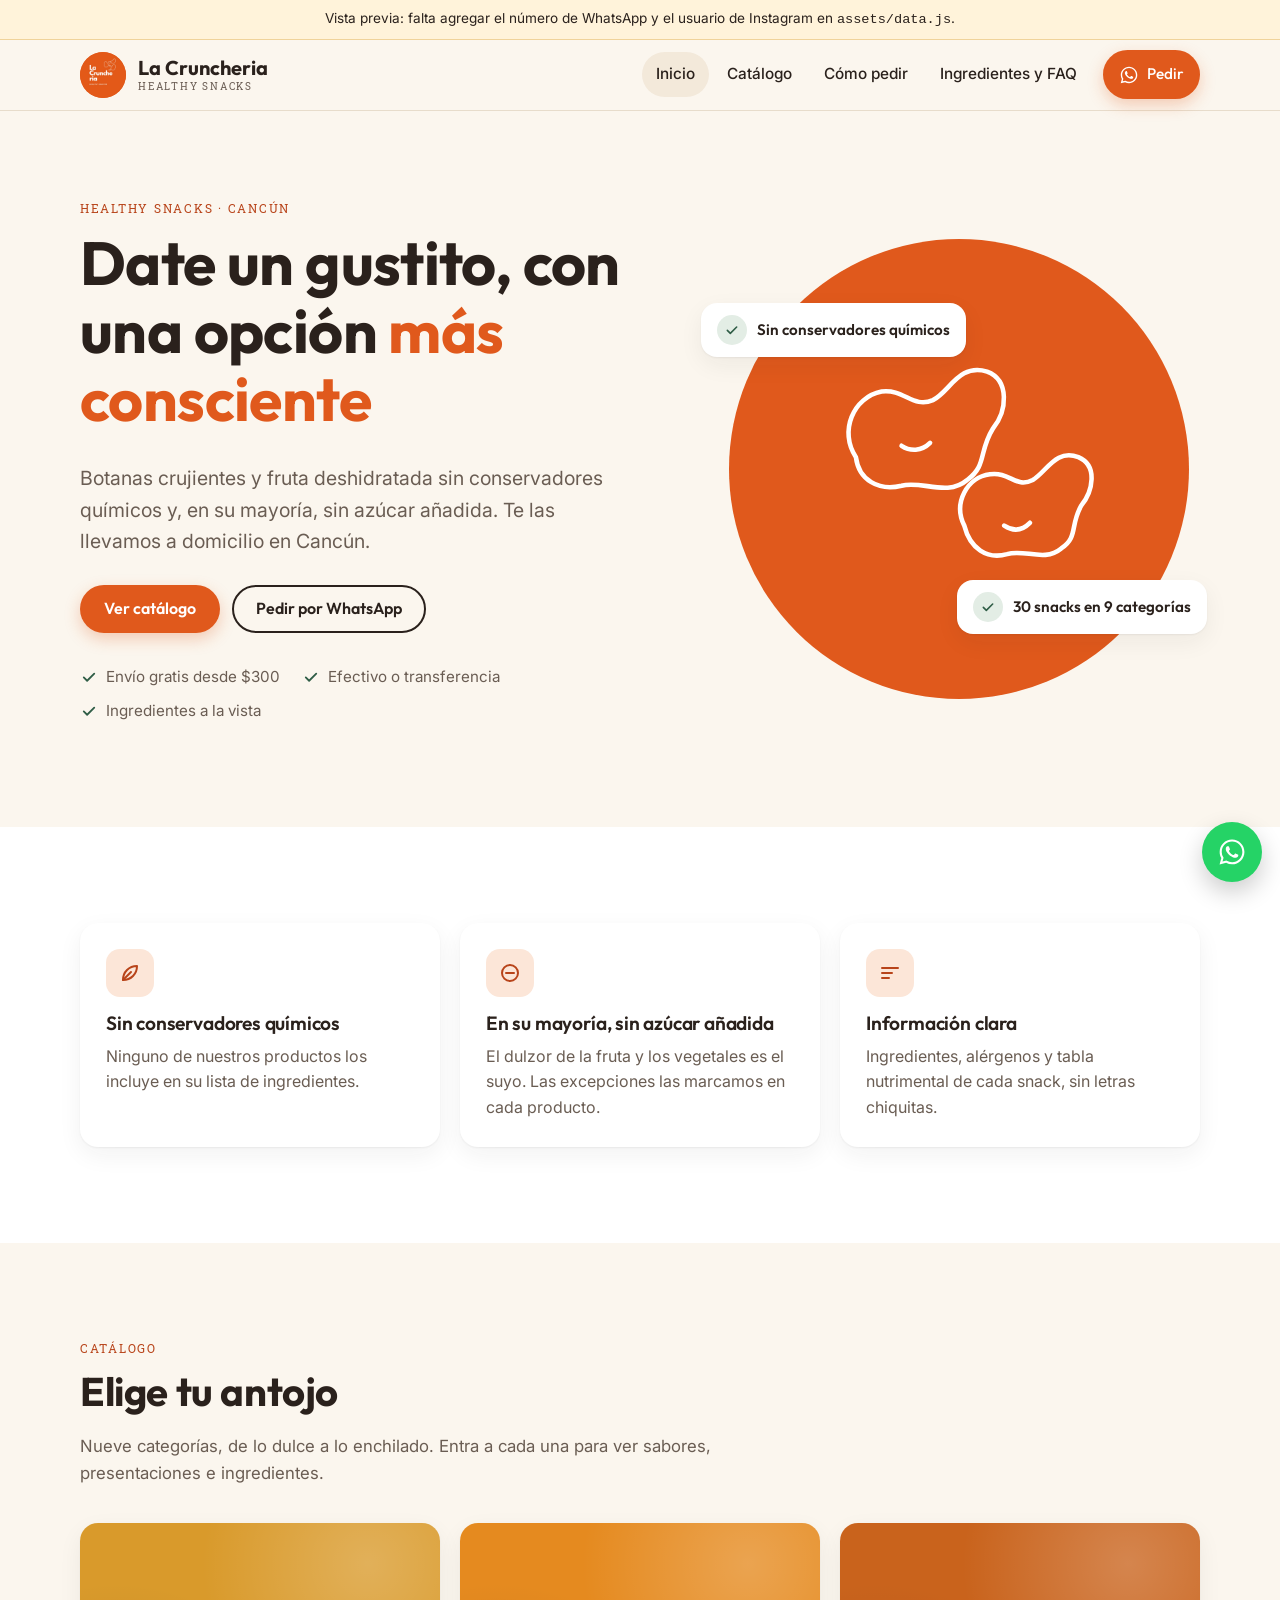
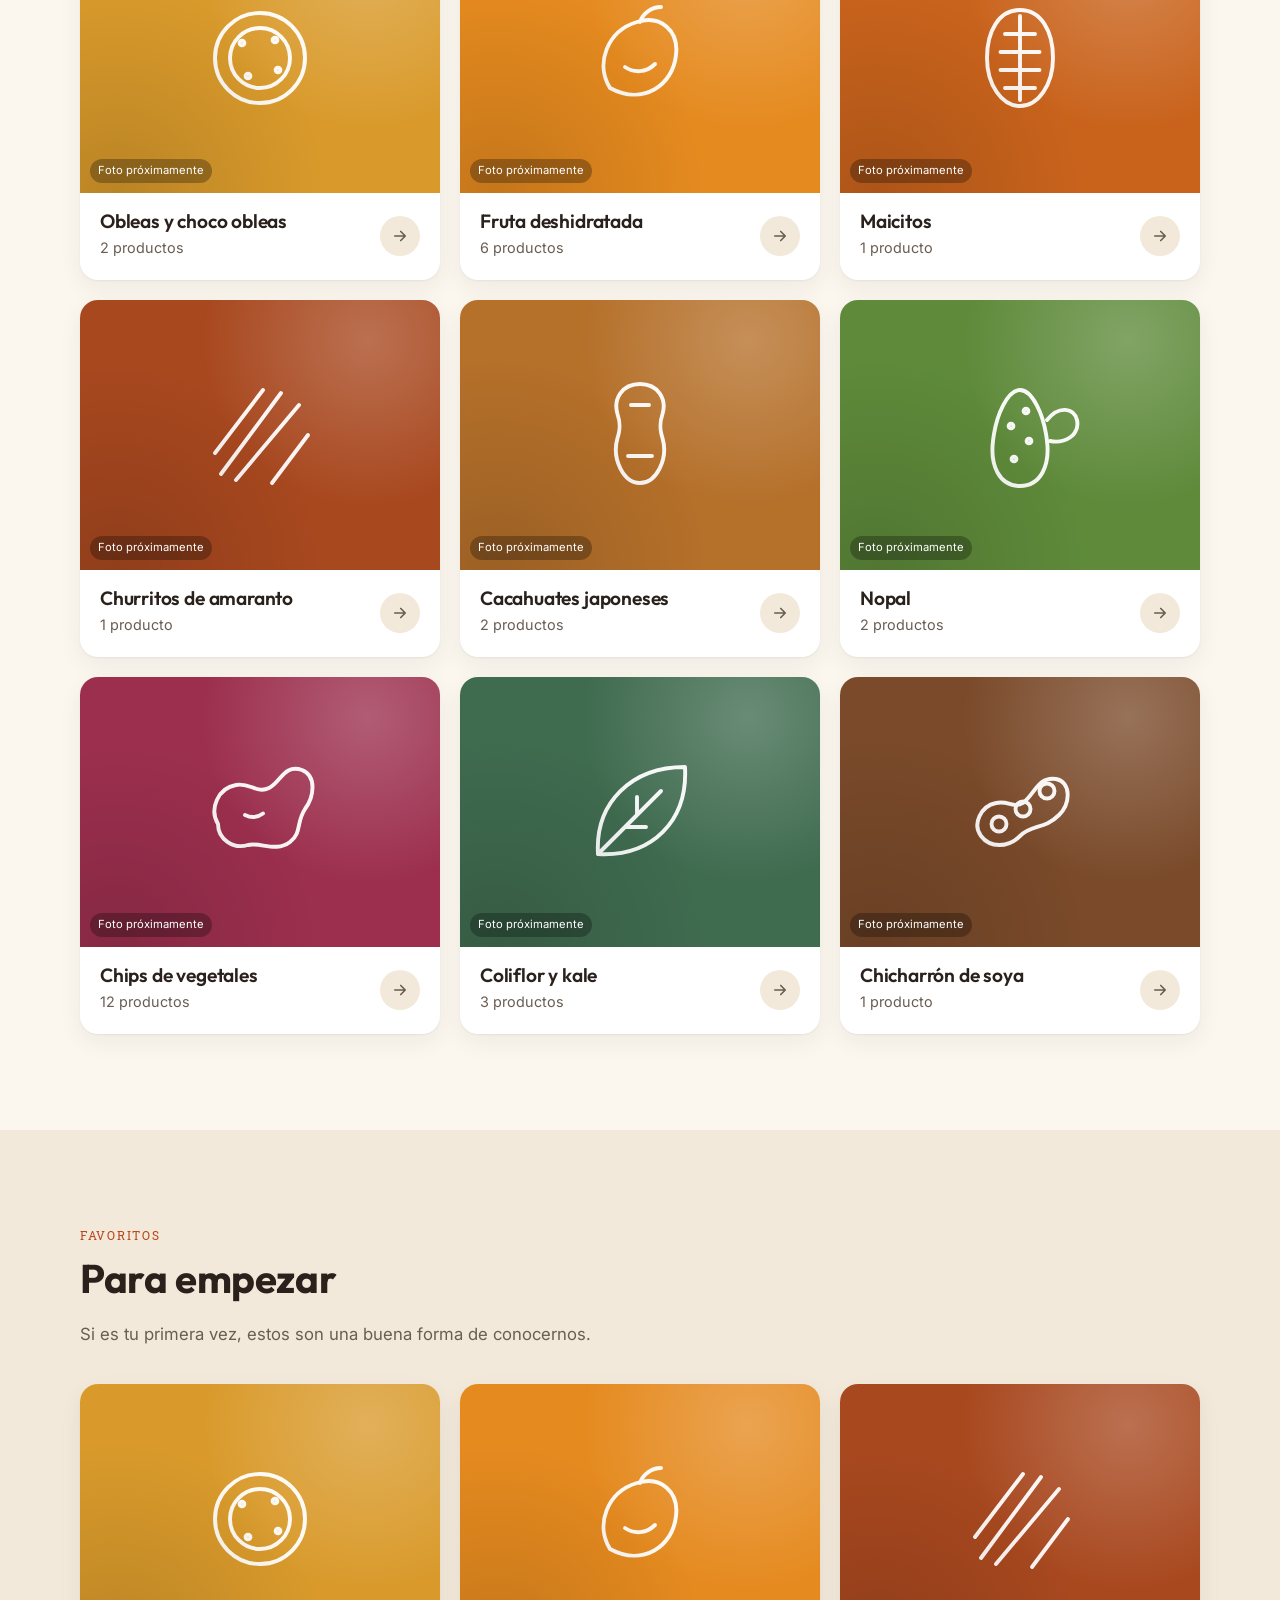
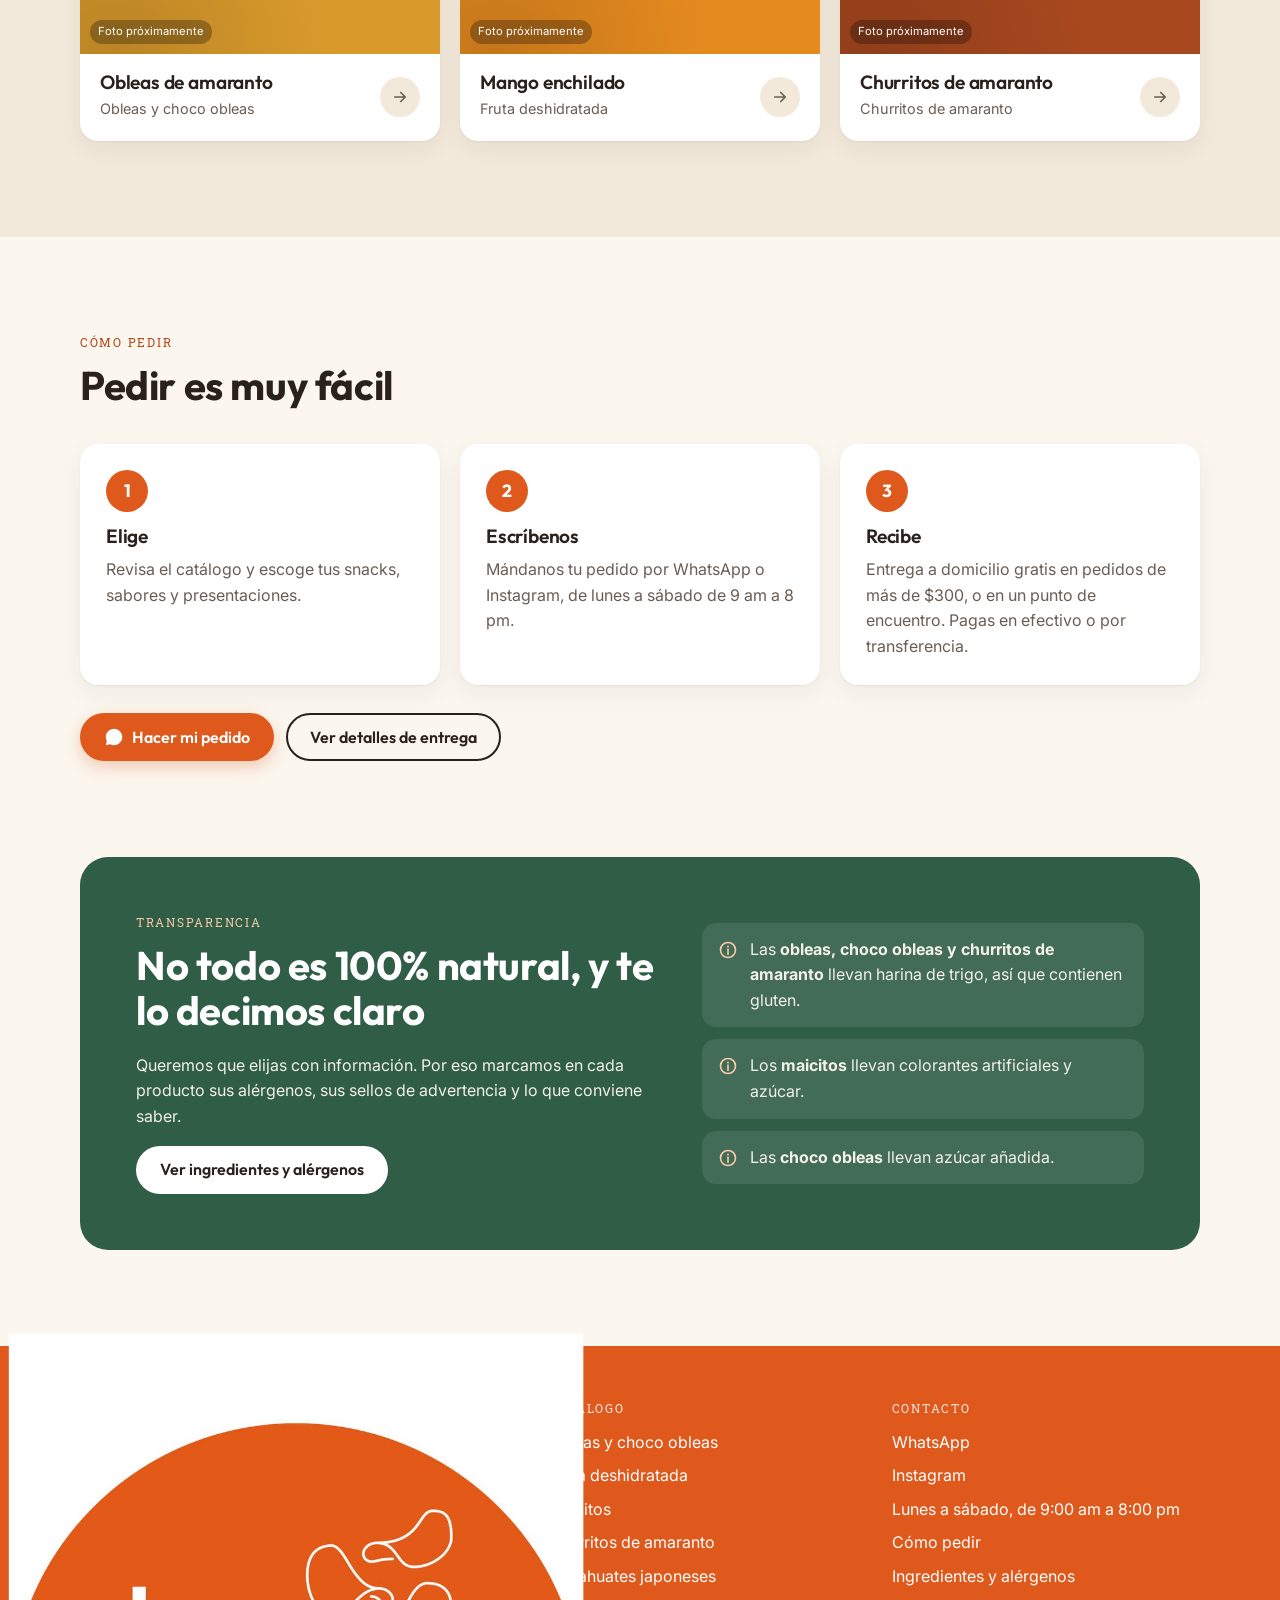
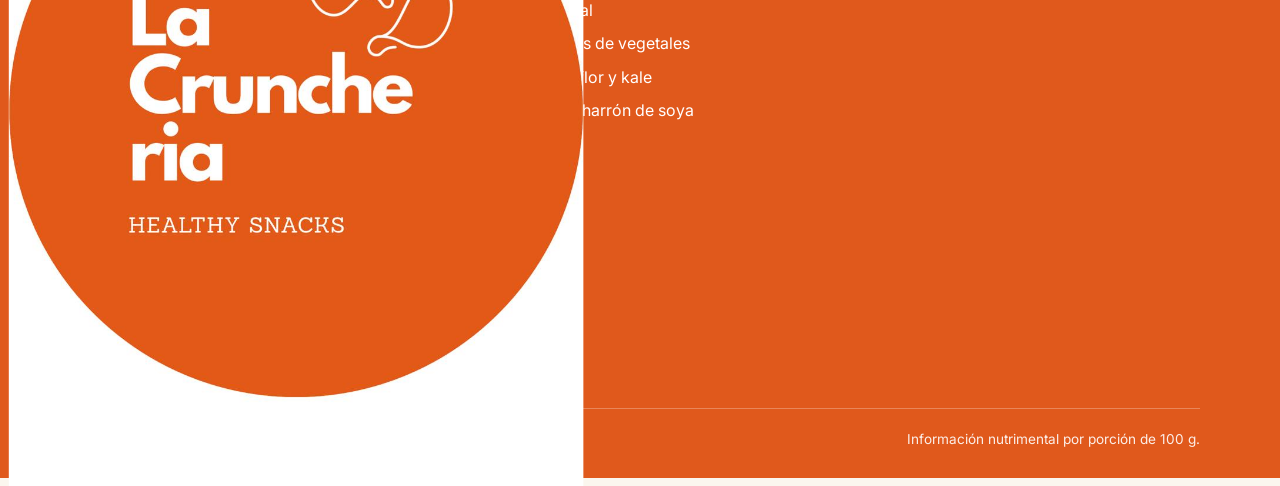
==== index.html @ db67b434 "Sitio inicial de La Cruncheria" ====
<!doctype html>
<html lang="es-MX">
<head>
  <meta charset="utf-8">
  <meta name="viewport" content="width=device-width, initial-scale=1">
  <title>La Cruncheria · Healthy snacks en Cancún</title>
  <meta name="description" content="Snacks para darte un gustito con una opción más consciente: fruta deshidratada, chips de vegetales, nopal, amaranto y más. Entrega en Cancún.">
  <meta name="theme-color" content="#E0591C">
  <link rel="icon" href="assets/logo.jpg">
  <link rel="preconnect" href="https://fonts.googleapis.com">
  <link rel="preconnect" href="https://fonts.gstatic.com" crossorigin>
  <link href="https://fonts.googleapis.com/css2?family=Inter:wght@400;500;600&family=Outfit:wght@500;600;700&family=Roboto+Slab:wght@400&display=swap" rel="stylesheet">
  <link rel="stylesheet" href="assets/styles.css">
</head>
<body data-pagina="inicio">
  <div id="encabezado"></div>

  <main>
    <section class="portada">
      <div class="contenedor portada__grid">
        <div>
          <span class="etiqueta">Healthy snacks · Cancún</span>
          <h1>Date un gustito, con una opción <span>más consciente</span></h1>
          <p class="lead">Botanas crujientes y fruta deshidratada sin conservadores químicos y, en su mayoría, sin azúcar añadida. Te las llevamos a domicilio en Cancún.</p>
          <div class="botones">
            <a class="btn btn--principal" href="#catalogo">Ver catálogo</a>
            <a class="btn btn--contorno" data-wa="">Pedir por WhatsApp</a>
          </div>
          <ul class="puntos">
            <li><svg viewBox="0 0 24 24" fill="none" stroke="currentColor" stroke-width="2.4" stroke-linecap="round" stroke-linejoin="round"><path d="m5 12.5 4.5 4.5L19 7.5"/></svg>Envío gratis desde $300</li>
            <li><svg viewBox="0 0 24 24" fill="none" stroke="currentColor" stroke-width="2.4" stroke-linecap="round" stroke-linejoin="round"><path d="m5 12.5 4.5 4.5L19 7.5"/></svg>Efectivo o transferencia</li>
            <li><svg viewBox="0 0 24 24" fill="none" stroke="currentColor" stroke-width="2.4" stroke-linecap="round" stroke-linejoin="round"><path d="m5 12.5 4.5 4.5L19 7.5"/></svg>Ingredientes a la vista</li>
          </ul>
        </div>
        <div class="portada__arte" aria-hidden="true">
          <div class="portada__circulo">
            <svg viewBox="0 0 100 100" fill="none" stroke="currentColor" stroke-width="1.6" stroke-linecap="round" stroke-linejoin="round">
              <path d="M14 46c-6-9-1-21 9-23 8-1 11 6 18 3 6-3 9-13 19-10 8 3 7 14 2 20-5 8-2 13-9 18-7 6-16 0-23 2-8 2-15-2-16-10z"/>
              <path d="M30 42c3 2 7 2 10-1"/>
              <path d="M52 70c-4-8 1-17 9-18 7-1 9 5 15 2 5-3 8-11 16-8 7 3 5 12 1 17-4 7-1 11-7 15-6 5-13 0-19 2-7 2-13-2-15-10z"/>
              <path d="M66 70c3 2 6 2 9-1"/>
            </svg>
          </div>
          <div class="portada__sello portada__sello--1"><i><svg viewBox="0 0 24 24" fill="none" stroke="currentColor" stroke-width="2.4" stroke-linecap="round" stroke-linejoin="round"><path d="m5 12.5 4.5 4.5L19 7.5"/></svg></i>Sin conservadores químicos</div>
          <div class="portada__sello portada__sello--2"><i><svg viewBox="0 0 24 24" fill="none" stroke="currentColor" stroke-width="2.4" stroke-linecap="round" stroke-linejoin="round"><path d="m5 12.5 4.5 4.5L19 7.5"/></svg></i>30 snacks en 9 categorías</div>
        </div>
      </div>
    </section>

    <section class="seccion seccion--blanca">
      <div class="contenedor">
        <div class="beneficios">
          <div class="beneficio">
            <div class="beneficio__icono"><svg viewBox="0 0 24 24" fill="none" stroke="currentColor" stroke-width="2" stroke-linecap="round" stroke-linejoin="round"><path d="M5 19c0-8 6-14 14-14 0 8-6 14-14 14z"/><path d="M5 19 13 11"/></svg></div>
            <h3>Sin conservadores químicos</h3>
            <p>Ninguno de nuestros productos los incluye en su lista de ingredientes.</p>
          </div>
          <div class="beneficio">
            <div class="beneficio__icono"><svg viewBox="0 0 24 24" fill="none" stroke="currentColor" stroke-width="2" stroke-linecap="round" stroke-linejoin="round"><circle cx="12" cy="12" r="8"/><path d="M8 12h8"/></svg></div>
            <h3>En su mayoría, sin azúcar añadida</h3>
            <p>El dulzor de la fruta y los vegetales es el suyo. Las excepciones las marcamos en cada producto.</p>
          </div>
          <div class="beneficio">
            <div class="beneficio__icono"><svg viewBox="0 0 24 24" fill="none" stroke="currentColor" stroke-width="2" stroke-linecap="round" stroke-linejoin="round"><path d="M4 7h16M4 12h10M4 17h7"/></svg></div>
            <h3>Información clara</h3>
            <p>Ingredientes, alérgenos y tabla nutrimental de cada snack, sin letras chiquitas.</p>
          </div>
        </div>
      </div>
    </section>

    <section class="seccion" id="catalogo">
      <div class="contenedor">
        <div class="titulo-seccion">
          <span class="etiqueta">Catálogo</span>
          <h2>Elige tu antojo</h2>
          <p>Nueve categorías, de lo dulce a lo enchilado. Entra a cada una para ver sabores, presentaciones e ingredientes.</p>
        </div>
        <div class="categorias" id="grid-categorias"></div>
      </div>
    </section>

    <section class="seccion seccion--arena">
      <div class="contenedor">
        <div class="titulo-seccion">
          <span class="etiqueta">Favoritos</span>
          <h2>Para empezar</h2>
          <p>Si es tu primera vez, estos son una buena forma de conocernos.</p>
        </div>
        <div class="categorias" id="grid-favoritos"></div>
      </div>
    </section>

    <section class="seccion">
      <div class="contenedor">
        <div class="titulo-seccion">
          <span class="etiqueta">Cómo pedir</span>
          <h2>Pedir es muy fácil</h2>
        </div>
        <ol class="pasos">
          <li class="paso"><h3>Elige</h3><p>Revisa el catálogo y escoge tus snacks, sabores y presentaciones.</p></li>
          <li class="paso"><h3>Escríbenos</h3><p>Mándanos tu pedido por WhatsApp o Instagram, de lunes a sábado de 9 am a 8 pm.</p></li>
          <li class="paso"><h3>Recibe</h3><p>Entrega a domicilio gratis en pedidos de más de $300, o en un punto de encuentro. Pagas en efectivo o por transferencia.</p></li>
        </ol>
        <div class="botones" style="margin-top:28px">
          <a class="btn btn--principal" data-wa=""><svg viewBox="0 0 24 24" fill="currentColor"><path d="M12.04 2C6.58 2 2.13 6.45 2.13 11.91c0 1.75.46 3.45 1.32 4.95L2.05 22l5.25-1.38a9.9 9.9 0 0 0 4.74 1.21c5.46 0 9.91-4.45 9.91-9.91S17.5 2 12.04 2Z"/></svg>Hacer mi pedido</a>
          <a class="btn btn--contorno" href="como-pedir.html">Ver detalles de entrega</a>
        </div>
      </div>
    </section>

    <section class="seccion" style="padding-top:0">
      <div class="contenedor">
        <div class="honesto">
          <div>
            <span class="etiqueta">Transparencia</span>
            <h2>No todo es 100% natural, y te lo decimos claro</h2>
            <p>Queremos que elijas con información. Por eso marcamos en cada producto sus alérgenos, sus sellos de advertencia y lo que conviene saber.</p>
            <a class="btn btn--blanco" href="ingredientes.html">Ver ingredientes y alérgenos</a>
          </div>
          <ul>
            <li><svg viewBox="0 0 24 24" fill="none" stroke="currentColor" stroke-width="2" stroke-linecap="round"><circle cx="12" cy="12" r="9"/><path d="M12 11v6M12 7.5v.5"/></svg><span>Las <strong>obleas, choco obleas y churritos de amaranto</strong> llevan harina de trigo, así que contienen gluten.</span></li>
            <li><svg viewBox="0 0 24 24" fill="none" stroke="currentColor" stroke-width="2" stroke-linecap="round"><circle cx="12" cy="12" r="9"/><path d="M12 11v6M12 7.5v.5"/></svg><span>Los <strong>maicitos</strong> llevan colorantes artificiales y azúcar.</span></li>
            <li><svg viewBox="0 0 24 24" fill="none" stroke="currentColor" stroke-width="2" stroke-linecap="round"><circle cx="12" cy="12" r="9"/><path d="M12 11v6M12 7.5v.5"/></svg><span>Las <strong>choco obleas</strong> llevan azúcar añadida.</span></li>
          </ul>
        </div>
      </div>
    </section>
  </main>

  <div id="pie"></div>
  <script src="assets/data.js"></script>
  <script src="assets/app.js"></script>
</body>
</html>
---- assets/styles.css ----
/* =========================================================
   LA CRUNCHERIA · Estilos
   ========================================================= */
:root {
  --naranja: #E0591C;          /* color del logo */
  --naranja-osc: #B8441A;      /* para texto sobre fondo claro */
  --naranja-suave: #FCE6D8;
  --verde: #2F5D46;
  --verde-suave: #E3EDE5;
  --crema: #FBF6EE;
  --arena: #F3E9DA;
  --blanco: #FFFFFF;
  --texto: #2A211C;
  --texto-2: #6A5D53;
  --linea: #E7DCCB;
  --aviso: #FFF3DA;
  --aviso-borde: #E7B24A;
  --alerta: #8E2A1E;

  --f-titulo: "Outfit", system-ui, sans-serif;
  --f-texto: "Inter", system-ui, sans-serif;
  --f-etiqueta: "Roboto Slab", Georgia, serif;

  --radio: 18px;
  --radio-sm: 10px;
  --sombra: 0 1px 2px rgba(42, 33, 28, .06), 0 8px 24px rgba(42, 33, 28, .06);
  --ancho: 1160px;
}

*, *::before, *::after { box-sizing: border-box; }
html { scroll-behavior: smooth; -webkit-text-size-adjust: 100%; }
body {
  margin: 0; background: var(--crema); color: var(--texto);
  font-family: var(--f-texto); font-size: 16px; line-height: 1.6;
  -webkit-font-smoothing: antialiased;
}
img { max-width: 100%; display: block; }
a { color: inherit; }
h1, h2, h3, h4 { font-family: var(--f-titulo); line-height: 1.12; margin: 0 0 .5em; letter-spacing: -.01em; }
h1 { font-size: clamp(2.2rem, 6vw, 3.8rem); font-weight: 700; }
h2 { font-size: clamp(1.7rem, 4vw, 2.5rem); font-weight: 700; }
h3 { font-size: 1.2rem; font-weight: 600; }
p { margin: 0 0 1em; }
:focus-visible { outline: 3px solid var(--naranja); outline-offset: 2px; border-radius: 6px; }

.contenedor { width: 100%; max-width: var(--ancho); margin: 0 auto; padding: 0 20px; }
.seccion { padding: clamp(56px, 8vw, 96px) 0; }
.seccion--arena { background: var(--arena); }
[id] { scroll-margin-top: 84px; }
.seccion--blanca { background: var(--blanco); }
.etiqueta {
  font-family: var(--f-etiqueta); text-transform: uppercase; letter-spacing: .14em;
  font-size: .78rem; color: var(--naranja-osc); margin-bottom: .8em; display: block;
}
.titulo-seccion { max-width: 640px; margin-bottom: 36px; }
.titulo-seccion p { color: var(--texto-2); font-size: 1.05rem; }
.centrado { text-align: center; margin-left: auto; margin-right: auto; }

/* ---------- Botones ---------- */
.btn {
  display: inline-flex; align-items: center; justify-content: center; gap: .5em;
  min-height: 48px; padding: 0 22px; border-radius: 999px; border: 2px solid transparent;
  font-family: var(--f-titulo); font-weight: 600; font-size: 1rem; text-decoration: none;
  cursor: pointer; transition: transform .15s ease, background .15s ease, box-shadow .15s ease;
}
.btn:hover { transform: translateY(-1px); }
.btn--principal { background: var(--naranja); color: #fff; box-shadow: 0 6px 16px rgba(224, 89, 28, .28); }
.btn--principal:hover { background: #C94E15; }
.btn--contorno { border-color: var(--texto); color: var(--texto); background: transparent; }
.btn--contorno:hover { background: var(--texto); color: var(--crema); }
.btn--verde { background: var(--verde); color: #fff; }
.btn--blanco { background: #fff; color: var(--texto); }
.btn--chico { min-height: 42px; padding: 0 16px; font-size: .95rem; }
.btn svg { width: 20px; height: 20px; flex: none; }
.botones { display: flex; flex-wrap: wrap; gap: 12px; }

/* ---------- Encabezado ---------- */
.encabezado {
  position: sticky; top: 0; z-index: 50; background: rgba(251, 246, 238, .94);
  backdrop-filter: saturate(1.4) blur(10px); -webkit-backdrop-filter: saturate(1.4) blur(10px);
  border-bottom: 1px solid var(--linea);
}
.encabezado__fila { display: flex; align-items: center; justify-content: space-between; height: 70px; gap: 16px; }
.marca { display: flex; align-items: center; gap: 12px; text-decoration: none; }
.marca__logo { width: 46px; height: 46px; border-radius: 50%; overflow: hidden; flex: none; background: var(--naranja); }
.marca__logo img { width: 100%; height: 100%; object-fit: cover; transform: scale(1.33); }
.marca__nombre { font-family: var(--f-titulo); font-weight: 700; font-size: 1.25rem; line-height: 1; }
.marca__nombre small { display: block; font-family: var(--f-etiqueta); font-weight: 400; font-size: .62rem; letter-spacing: .18em; color: var(--texto-2); margin-top: 4px; }
.menu { display: flex; align-items: center; gap: 4px; }
.menu a { text-decoration: none; font-weight: 500; padding: 10px 14px; border-radius: 999px; font-size: .96rem; }
.menu a:hover, .menu a[aria-current="page"] { background: var(--arena); }
.menu .btn { margin-left: 8px; color: #fff; }
.menu .btn:hover { background: #C94E15; }
.menu-boton { display: none; }

@media (max-width: 860px) {
  .menu-boton {
    display: inline-flex; align-items: center; justify-content: center; width: 48px; height: 48px;
    border-radius: 50%; border: 1px solid var(--linea); background: var(--blanco); cursor: pointer;
  }
  .menu-boton svg { width: 22px; height: 22px; }
  .menu {
    position: absolute; top: 100%; left: 0; right: 0; flex-direction: column; box-shadow: 0 16px 32px rgba(42,33,28,.12); align-items: stretch; gap: 0;
    background: var(--crema); border-bottom: 1px solid var(--linea); padding: 8px 20px 20px;
    max-height: calc(100vh - 70px); overflow-y: auto;
    transform: translateY(-8px); opacity: 0; visibility: hidden; transition: .2s ease;
  }
  .menu.abierto { transform: none; opacity: 1; visibility: visible; }
  .menu a { padding: 14px 4px; border-radius: 0; border-bottom: 1px solid var(--linea); font-size: 1.05rem; }
  .menu a:hover, .menu a[aria-current="page"] { background: none; color: var(--naranja-osc); }
  .menu .menu__sub { padding-left: 18px; font-size: .98rem; color: var(--texto-2); }
  .menu .btn { margin: 16px 0 0; border-bottom: 0; }
}
@media (min-width: 861px) { .menu .menu__sub { display: none; } }

/* ---------- Portada ---------- */
.portada { padding: clamp(40px, 7vw, 88px) 0 clamp(48px, 7vw, 88px); overflow: hidden; }
.portada__grid { display: grid; grid-template-columns: 1.1fr .9fr; gap: 48px; align-items: center; }
.portada p.lead { font-size: clamp(1.05rem, 2.2vw, 1.22rem); color: var(--texto-2); max-width: 540px; margin-bottom: 28px; }
.portada h1 span { color: var(--naranja); }
.portada__arte { position: relative; aspect-ratio: 1; max-width: 460px; width: 100%; justify-self: center; }
.portada__circulo { position: absolute; inset: 0; border-radius: 50%; background: var(--naranja); display: grid; place-items: center; }
.portada__circulo svg { width: 62%; color: #fff; }
.portada__sello {
  position: absolute; background: var(--blanco); border-radius: 16px; padding: 12px 16px; box-shadow: var(--sombra);
  font-family: var(--f-titulo); font-weight: 600; font-size: .95rem; display: flex; align-items: center; gap: 10px;
}
.portada__sello i { width: 30px; height: 30px; border-radius: 50%; background: var(--verde-suave); color: var(--verde); display: grid; place-items: center; font-style: normal; }
.portada__sello i svg { width: 16px; height: 16px; }
.portada__sello--1 { left: -6%; top: 14%; }
.portada__sello--2 { right: -4%; bottom: 14%; }
.puntos { display: flex; flex-wrap: wrap; gap: 10px 22px; margin-top: 32px; padding: 0; list-style: none; color: var(--texto-2); font-size: .95rem; }
.puntos li { display: flex; align-items: center; gap: 8px; }
.puntos svg { width: 18px; height: 18px; color: var(--verde); flex: none; }

@media (max-width: 860px) {
  .portada__grid { grid-template-columns: 1fr; gap: 36px; }
  .portada__arte { max-width: 320px; }
  .portada__sello { font-size: .85rem; padding: 10px 12px; }
  .portada__sello--1 { left: -4%; }
  .portada__sello--2 { right: -2%; }
}

/* ---------- Beneficios ---------- */
.beneficios { display: grid; grid-template-columns: repeat(3, 1fr); gap: 20px; }
.beneficio { background: var(--blanco); border-radius: var(--radio); padding: 26px; box-shadow: var(--sombra); }
.beneficio__icono { width: 48px; height: 48px; border-radius: 14px; display: grid; place-items: center; background: var(--naranja-suave); color: var(--naranja-osc); margin-bottom: 16px; }
.beneficio__icono svg { width: 24px; height: 24px; }
.beneficio p { color: var(--texto-2); margin: 0; }
@media (max-width: 760px) { .beneficios { grid-template-columns: 1fr; } }

/* ---------- Categorías ---------- */
.categorias { display: grid; grid-template-columns: repeat(3, 1fr); gap: 20px; }
.categoria {
  display: flex; flex-direction: column; text-decoration: none; background: var(--blanco); border-radius: var(--radio);
  overflow: hidden; box-shadow: var(--sombra); transition: transform .2s ease, box-shadow .2s ease;
}
.categoria:hover { transform: translateY(-3px); box-shadow: 0 14px 32px rgba(42, 33, 28, .12); }
.categoria__cuerpo { padding: 18px 20px 20px; display: flex; justify-content: space-between; align-items: center; gap: 12px; }
.categoria__cuerpo h3 { margin: 0 0 2px; }
.categoria__cuerpo span { color: var(--texto-2); font-size: .9rem; }
.flecha { width: 40px; height: 40px; border-radius: 50%; background: var(--arena); display: grid; place-items: center; flex: none; transition: background .2s; }
.flecha svg { width: 18px; height: 18px; }
.categoria:hover .flecha { background: var(--naranja); color: #fff; }
@media (max-width: 900px) { .categorias { grid-template-columns: repeat(2, 1fr); gap: 14px; } }
@media (max-width: 520px) {
  .categorias { grid-template-columns: 1fr 1fr; gap: 12px; }
  .categoria__cuerpo { padding: 12px 14px 14px; }
  .categoria__cuerpo h3 { font-size: 1rem; }
  .categoria .flecha { display: none; }
}

/* Mosaico de imagen (espacio para foto) */
.mosaico { position: relative; aspect-ratio: 4 / 3; display: grid; place-items: center; overflow: hidden; color: #fff; }
.mosaico svg { width: 46%; max-width: 150px; opacity: .95; }
.mosaico::after {
  content: ""; position: absolute; inset: 0;
  background: radial-gradient(circle at 80% 15%, rgba(255,255,255,.22), transparent 45%), radial-gradient(circle at 10% 100%, rgba(0,0,0,.14), transparent 50%);
}
.mosaico img { position: absolute; inset: 0; width: 100%; height: 100%; object-fit: cover; }
.mosaico__nota { position: absolute; left: 10px; bottom: 10px; z-index: 1; font-size: .7rem; background: rgba(0,0,0,.28); padding: 3px 8px; border-radius: 999px; }

/* ---------- Pasos ---------- */
.pasos { display: grid; grid-template-columns: repeat(3, 1fr); gap: 20px; counter-reset: paso; list-style: none; padding: 0; margin: 0; }
.paso { background: var(--blanco); border-radius: var(--radio); padding: 26px; position: relative; box-shadow: var(--sombra); }
.paso::before {
  counter-increment: paso; content: counter(paso);
  display: grid; place-items: center; width: 42px; height: 42px; border-radius: 50%;
  background: var(--naranja); color: #fff; font-family: var(--f-titulo); font-weight: 700; font-size: 1.1rem; margin-bottom: 14px;
}
.paso p { margin: 0; color: var(--texto-2); }
@media (max-width: 760px) { .pasos { grid-template-columns: 1fr; } }

/* ---------- Bloque honestidad ---------- */
.honesto { background: var(--verde); color: #F4F1EA; border-radius: 28px; padding: clamp(28px, 5vw, 56px); display: grid; grid-template-columns: 1.2fr 1fr; gap: 36px; align-items: center; }
.honesto h2 { color: #fff; }
.honesto .etiqueta { color: #F6C9A9; }
.honesto ul { list-style: none; margin: 0; padding: 0; display: grid; gap: 12px; }
.honesto li { background: rgba(255,255,255,.09); border-radius: 14px; padding: 14px 16px; display: flex; gap: 12px; }
.honesto li svg { width: 20px; height: 20px; flex: none; margin-top: 3px; color: #F6C9A9; }
@media (max-width: 860px) { .honesto { grid-template-columns: 1fr; } }

/* ---------- Página de categoría ---------- */
.cabecera-cat { padding: 36px 0 28px; }
.migas { font-size: .9rem; color: var(--texto-2); margin-bottom: 16px; }
.migas a { color: var(--texto-2); }
.cabecera-cat p { max-width: 640px; color: var(--texto-2); font-size: 1.08rem; }
.barra-cat { display: flex; gap: 8px; overflow-x: auto; padding: 4px 20px 14px; margin: 0 -20px; scrollbar-width: none; }
.barra-cat::-webkit-scrollbar { display: none; }
.barra-cat a {
  flex: none; text-decoration: none; padding: 9px 16px; border-radius: 999px; background: var(--blanco);
  border: 1px solid var(--linea); font-size: .92rem; font-weight: 500; white-space: nowrap;
}
.barra-cat a[aria-current="page"] { background: var(--texto); color: var(--crema); border-color: var(--texto); }

.productos { display: grid; grid-template-columns: repeat(3, 1fr); gap: 22px; padding-bottom: 72px; }
@media (max-width: 980px) { .productos { grid-template-columns: repeat(2, 1fr); } }
@media (max-width: 620px) { .productos { grid-template-columns: 1fr; } }

.producto { background: var(--blanco); border-radius: var(--radio); overflow: hidden; box-shadow: var(--sombra); display: flex; flex-direction: column; }
.producto .mosaico { aspect-ratio: 16 / 10; }
.producto__cuerpo { padding: 20px; display: flex; flex-direction: column; gap: 14px; flex: 1; }
.producto h3 { margin: 0; font-size: 1.22rem; }
.producto__bloque h4 { font-family: var(--f-etiqueta); font-weight: 400; text-transform: uppercase; letter-spacing: .12em; font-size: .7rem; color: var(--texto-2); margin: 0 0 8px; }
.chips { display: flex; flex-wrap: wrap; gap: 6px; }
.chip { font-size: .84rem; padding: 4px 11px; border-radius: 999px; background: var(--arena); }
.chips--colapsado .chip:nth-child(n+7) { display: none; }
.ver-mas { background: none; border: 0; padding: 4px 4px; color: var(--naranja-osc); font-weight: 600; font-size: .84rem; cursor: pointer; text-decoration: underline; text-underline-offset: 3px; }

.precios { list-style: none; margin: 0; padding: 0; border: 1px solid var(--linea); border-radius: var(--radio-sm); overflow: hidden; }
.precios li { display: flex; justify-content: space-between; gap: 10px; padding: 10px 14px; font-size: .95rem; }
.precios li + li { border-top: 1px solid var(--linea); }
.precio { font-family: var(--f-titulo); font-weight: 700; font-size: 1.1rem; color: var(--naranja-osc); white-space: nowrap; }
.precio--pendiente { white-space: normal; font-family: var(--f-texto); font-weight: 500; font-size: .88rem; color: var(--texto-2); font-style: italic; }

.marcas { display: flex; flex-wrap: wrap; gap: 6px; }
.marca-tag { font-size: .78rem; font-weight: 600; padding: 4px 10px; border-radius: 6px; display: inline-flex; align-items: center; gap: 5px; }
.marca-tag--alergeno { background: #FBE3DF; color: var(--alerta); }
.marca-tag--aviso { background: var(--aviso); color: #7A5410; }
.marca-tag--ok { background: var(--verde-suave); color: var(--verde); }
.sellos { display: flex; flex-wrap: wrap; gap: 6px; }
.sello {
  width: 58px; height: 58px; background: #111; color: #fff; display: grid; place-items: center; text-align: center;
  font-size: .5rem; font-weight: 700; line-height: 1.15; text-transform: uppercase; padding: 6px;
  clip-path: polygon(30% 0, 70% 0, 100% 30%, 100% 70%, 70% 100%, 30% 100%, 0 70%, 0 30%);
}
.leyenda { background: var(--aviso); border-left: 4px solid var(--aviso-borde); padding: 10px 12px; border-radius: 6px; font-size: .88rem; margin: 0; }
.ingredientes { font-size: .9rem; color: var(--texto-2); margin: 0; }

details.nutri { border: 1px solid var(--linea); border-radius: var(--radio-sm); }
details.nutri summary { cursor: pointer; padding: 12px 14px; font-weight: 600; font-size: .94rem; list-style: none; display: flex; justify-content: space-between; align-items: center; }
details.nutri summary::-webkit-details-marker { display: none; }
details.nutri summary::after { content: "+"; font-size: 1.3rem; line-height: 1; color: var(--naranja-osc); }
details.nutri[open] summary::after { content: "–"; }
.tabla-nutri { width: 100%; border-collapse: collapse; font-size: .9rem; }
.tabla-nutri caption { text-align: left; padding: 0 14px 8px; font-size: .8rem; color: var(--texto-2); }
.tabla-nutri td { padding: 7px 14px; border-top: 1px solid var(--linea); }
.tabla-nutri td:last-child { text-align: right; font-weight: 600; white-space: nowrap; }
.tabla-nutri tr.sub td:first-child { padding-left: 28px; color: var(--texto-2); }
.producto__acciones { margin-top: auto; padding-top: 4px; }
.producto__acciones .btn { width: 100%; }

/* ---------- Cómo pedir ---------- */
.tarjetas-info { display: grid; grid-template-columns: repeat(3, 1fr); gap: 20px; }
.tarjeta-info { background: var(--blanco); border-radius: var(--radio); padding: 26px; box-shadow: var(--sombra); }
.tarjeta-info ul { padding-left: 1.1em; margin: 0; color: var(--texto-2); }
.tarjeta-info li + li { margin-top: 6px; }
@media (max-width: 860px) { .tarjetas-info { grid-template-columns: 1fr; } }
.contacto { display: grid; grid-template-columns: 1fr 1fr; gap: 20px; }
.contacto a { display: flex; align-items: center; gap: 16px; padding: 24px; border-radius: var(--radio); text-decoration: none; background: var(--blanco); box-shadow: var(--sombra); }
.contacto a:hover { box-shadow: 0 14px 32px rgba(42,33,28,.12); }
.contacto i { width: 52px; height: 52px; border-radius: 14px; display: grid; place-items: center; flex: none; color: #fff; }
.contacto i svg { width: 26px; height: 26px; }
.contacto strong { font-family: var(--f-titulo); font-size: 1.15rem; display: block; }
.contacto span { color: var(--texto-2); font-size: .92rem; }
@media (max-width: 640px) { .contacto { grid-template-columns: 1fr; } }

/* ---------- Ingredientes y FAQ ---------- */
.claves { display: grid; grid-template-columns: repeat(3, 1fr); gap: 16px; margin-bottom: 8px; }
.clave { background: var(--aviso); border: 1px solid #F0D39A; border-radius: var(--radio); padding: 22px; }
.clave h3 { font-size: 1.08rem; }
.clave p { margin: 0; font-size: .95rem; }
@media (max-width: 860px) { .claves { grid-template-columns: 1fr; } }

.matriz-wrap { background: var(--blanco); border-radius: var(--radio); box-shadow: var(--sombra); overflow: hidden; }
.matriz { width: 100%; border-collapse: collapse; font-size: .9rem; }
.matriz th, .matriz td { padding: 10px 12px; text-align: center; border-bottom: 1px solid var(--linea); }
.matriz th { font-family: var(--f-titulo); font-weight: 600; font-size: .82rem; background: var(--arena); position: sticky; top: 70px; }
.matriz th:first-child, .matriz td:first-child { text-align: left; }
.matriz tr.grupo td { background: var(--crema); font-family: var(--f-titulo); font-weight: 700; text-align: left; }
.si { display: inline-grid; place-items: center; width: 24px; height: 24px; border-radius: 50%; background: #FBE3DF; color: var(--alerta); font-weight: 700; font-size: .8rem; }
.si--aviso { background: var(--aviso); color: #7A5410; }
.no { color: #C9BBAA; }
.matriz td .matriz-tags { display: none; }
@media (max-width: 760px) {
  .matriz thead { display: none; }
  .matriz, .matriz tbody, .matriz tr, .matriz td { display: block; width: 100%; }
  .matriz tr:not(.grupo) td:not(:first-child) { display: none; }
  .matriz tr:not(.grupo) td:first-child { padding: 12px 14px; }
  .matriz td .matriz-tags { display: flex; flex-wrap: wrap; gap: 5px; margin-top: 6px; }
}

.acordeon { display: grid; gap: 10px; }
.acordeon details { background: var(--blanco); border-radius: 14px; box-shadow: var(--sombra); }
.acordeon summary { cursor: pointer; padding: 18px 20px; font-family: var(--f-titulo); font-weight: 600; font-size: 1.05rem; list-style: none; display: flex; justify-content: space-between; gap: 16px; align-items: center; }
.acordeon summary::-webkit-details-marker { display: none; }
.acordeon summary::after { content: "+"; font-size: 1.5rem; line-height: 1; color: var(--naranja-osc); flex: none; }
.acordeon details[open] summary::after { content: "–"; }
.acordeon .respuesta { padding: 0 20px 18px; color: var(--texto-2); }
.acordeon .respuesta p:last-child { margin: 0; }
.lista-ing { margin: 0; padding: 0; list-style: none; }
.lista-ing li { padding: 10px 0; border-top: 1px solid var(--linea); font-size: .94rem; }
.lista-ing strong { color: var(--texto); }

/* ---------- Pie ---------- */
.pie { background: var(--naranja); color: #fff; padding: 56px 0 28px; margin-top: 0; }
.pie__grid { display: grid; grid-template-columns: 1.4fr 1fr 1fr; gap: 36px; }
.pie h4 { font-family: var(--f-etiqueta); font-weight: 400; text-transform: uppercase; letter-spacing: .14em; font-size: .78rem; opacity: .85; margin-bottom: 14px; }
.pie ul { list-style: none; padding: 0; margin: 0; display: grid; gap: 8px; }
.pie a { text-decoration: none; }
.pie a:hover { text-decoration: underline; }
.pie .marca__logo { width: 64px; height: 64px; border: 2px solid rgba(255,255,255,.6); }
.pie__legal { border-top: 1px solid rgba(255,255,255,.3); margin-top: 40px; padding-top: 20px; font-size: .85rem; opacity: .9; display: flex; flex-wrap: wrap; justify-content: space-between; gap: 8px; }
@media (max-width: 760px) { .pie__grid { grid-template-columns: 1fr; gap: 28px; } }

/* ---------- WhatsApp flotante ---------- */
.wa-flotante {
  position: fixed; right: 18px; bottom: 18px; z-index: 60; width: 60px; height: 60px; border-radius: 50%;
  background: #25D366; color: #fff; display: grid; place-items: center; box-shadow: 0 10px 24px rgba(0,0,0,.2);
  transition: transform .15s ease;
}
.wa-flotante:hover { transform: scale(1.06); }
.wa-flotante svg { width: 30px; height: 30px; }

.pendiente-config { background: #FFF3DA; border-bottom: 1px solid #F0D39A; font-size: .85rem; text-align: center; padding: 8px 16px; }

@media (prefers-reduced-motion: reduce) { * { transition: none !important; scroll-behavior: auto !important; } }
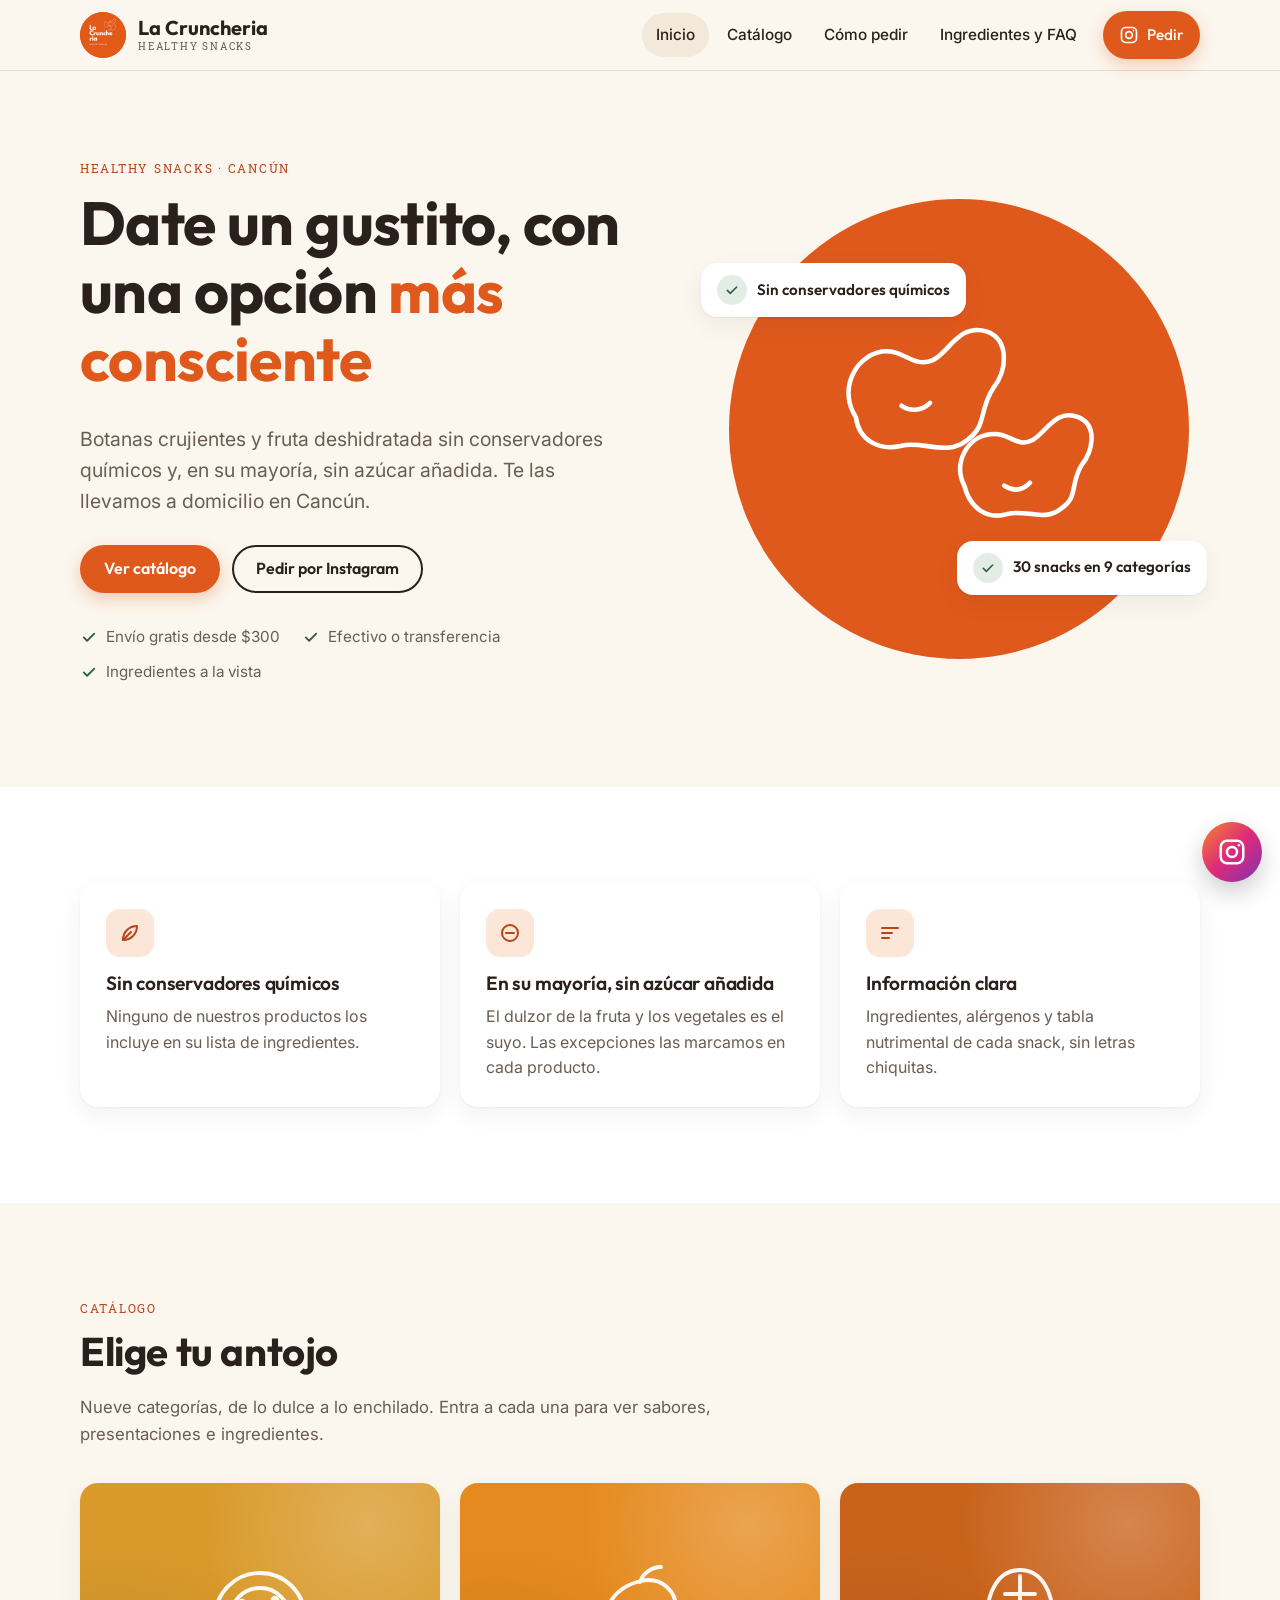
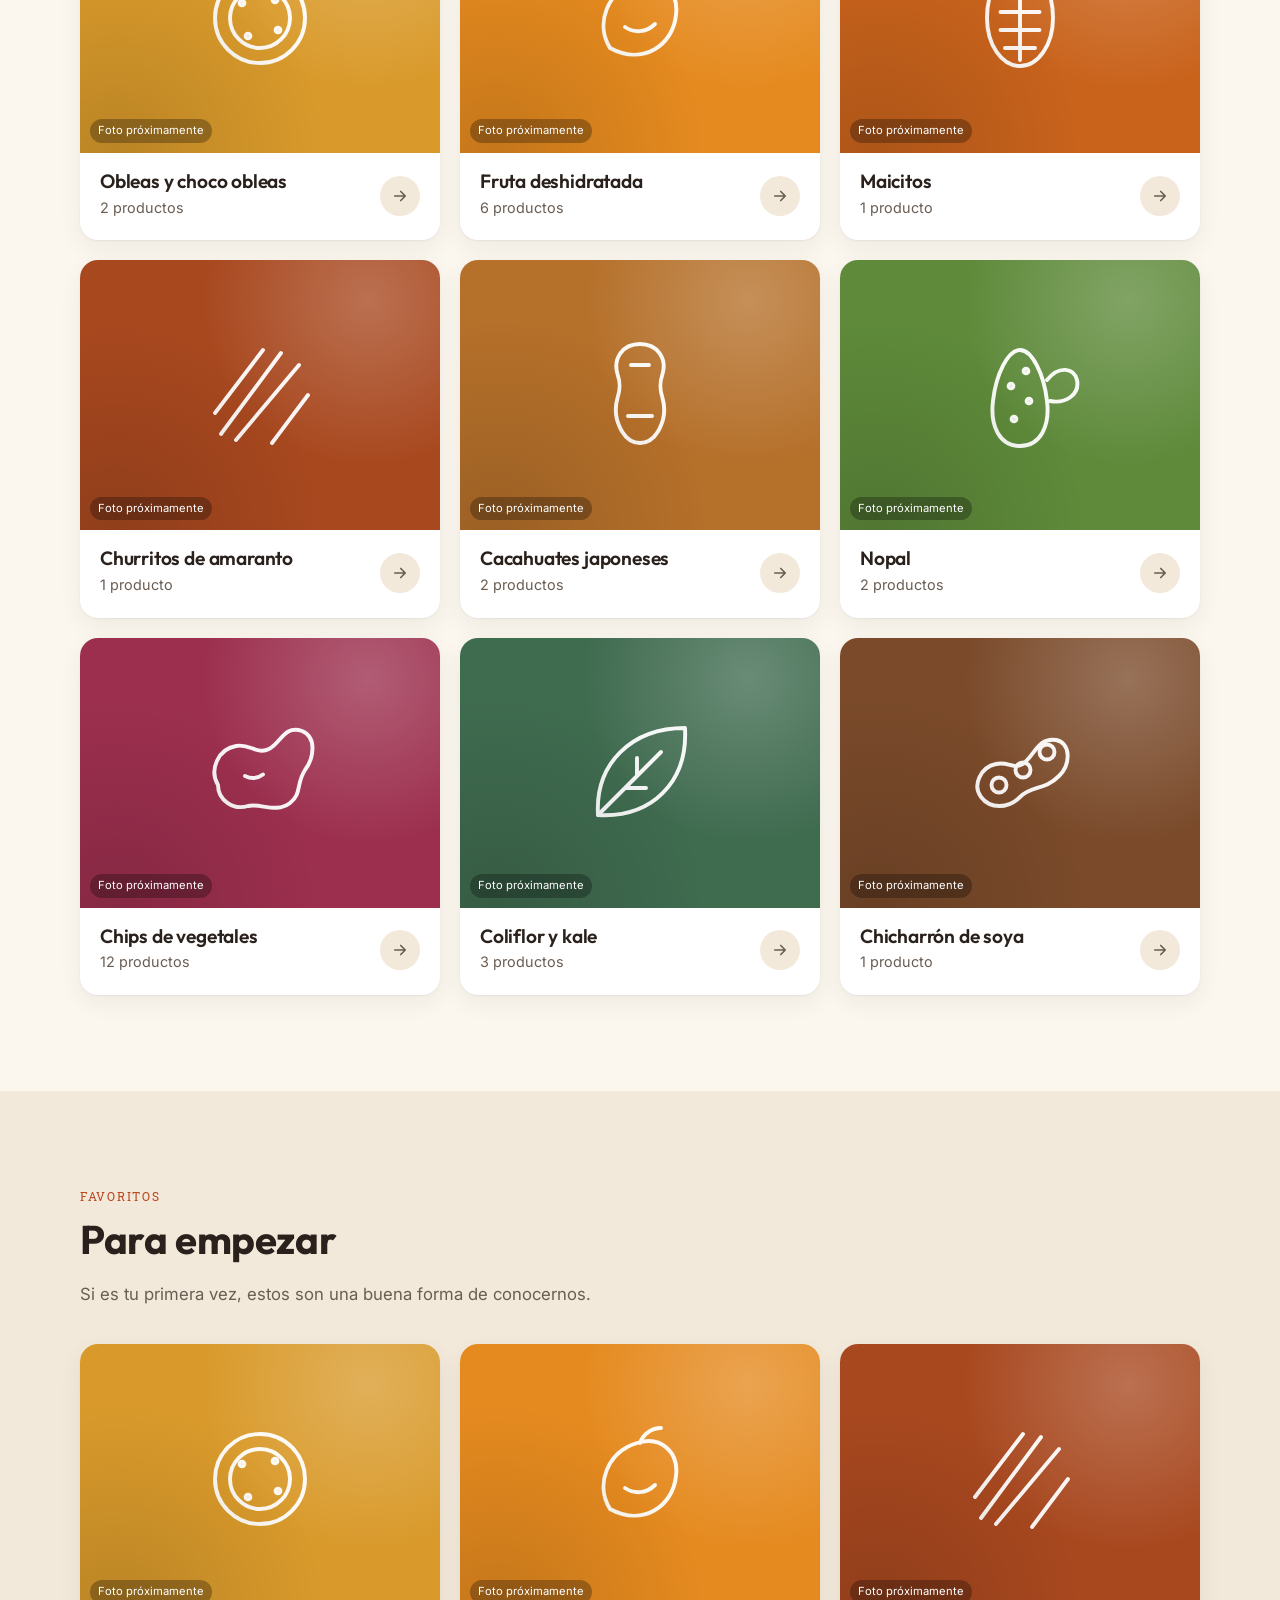
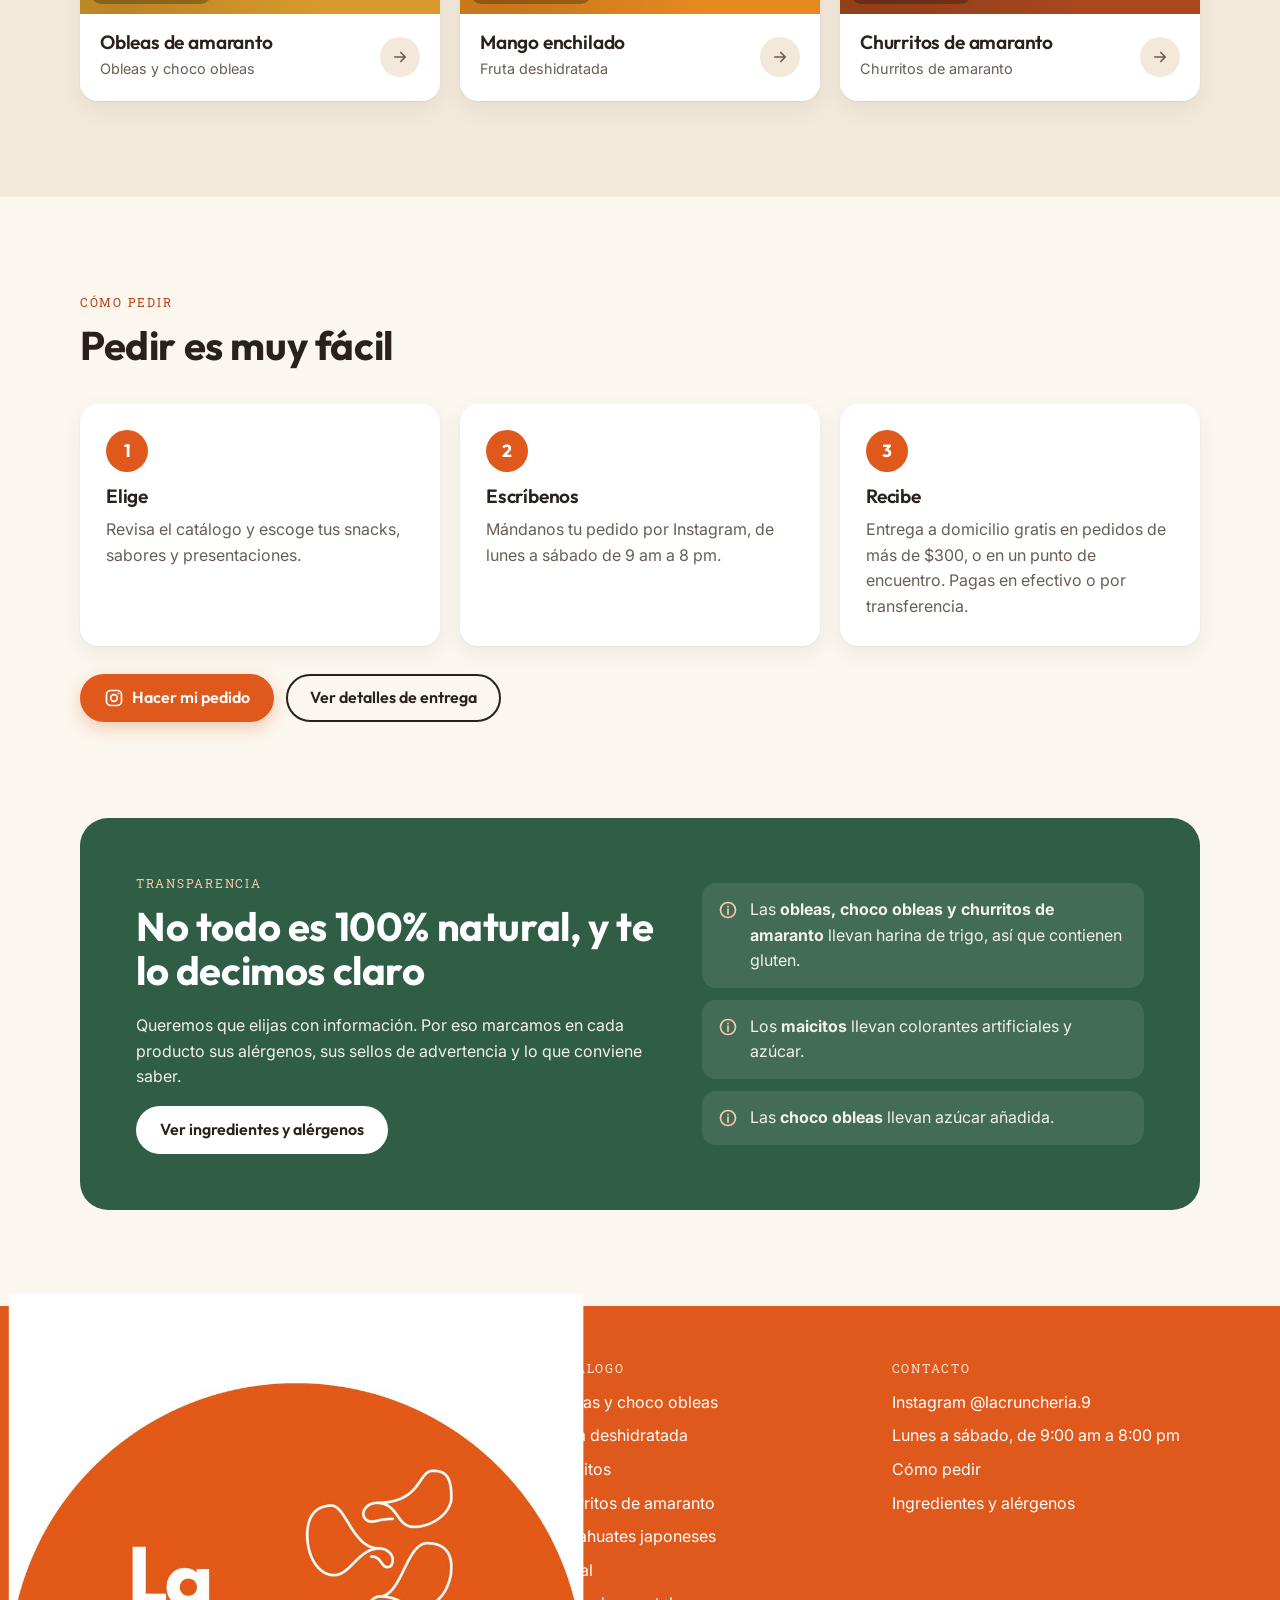
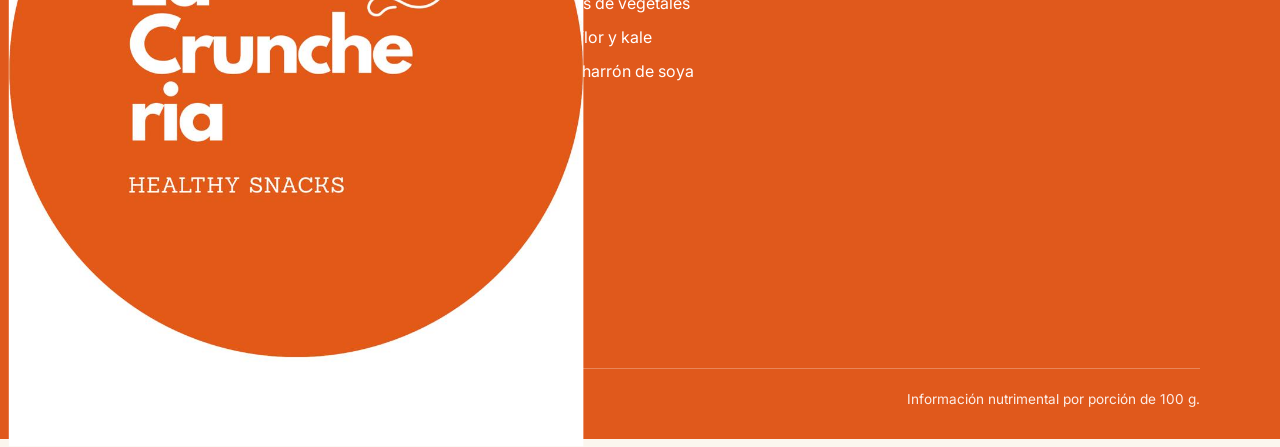
==== commit 7f24d89b: "Agregar Instagram como canal de pedidos y quitar aviso de vista previa" ====
--- a/index.html
+++ b/index.html
@@ -99,7 +99,7 @@
         </div>
         <ol class="pasos">
           <li class="paso"><h3>Elige</h3><p>Revisa el catálogo y escoge tus snacks, sabores y presentaciones.</p></li>
-          <li class="paso"><h3>Escríbenos</h3><p>Mándanos tu pedido por WhatsApp o Instagram, de lunes a sábado de 9 am a 8 pm.</p></li>
+          <li class="paso"><h3>Escríbenos</h3><p>Mándanos tu pedido por <span data-solo-wa>WhatsApp o </span>Instagram, de lunes a sábado de 9 am a 8 pm.</p></li>
           <li class="paso"><h3>Recibe</h3><p>Entrega a domicilio gratis en pedidos de más de $300, o en un punto de encuentro. Pagas en efectivo o por transferencia.</p></li>
         </ol>
         <div class="botones" style="margin-top:28px">
--- a/assets/styles.css
+++ b/assets/styles.css
@@ -330,6 +330,7 @@
   transition: transform .15s ease;
 }
 .wa-flotante:hover { transform: scale(1.06); }
+.wa-flotante--ig { background: linear-gradient(135deg, #F58529, #DD2A7B, #8134AF); }
 .wa-flotante svg { width: 30px; height: 30px; }
 
 .pendiente-config { background: #FFF3DA; border-bottom: 1px solid #F0D39A; font-size: .85rem; text-align: center; padding: 8px 16px; }
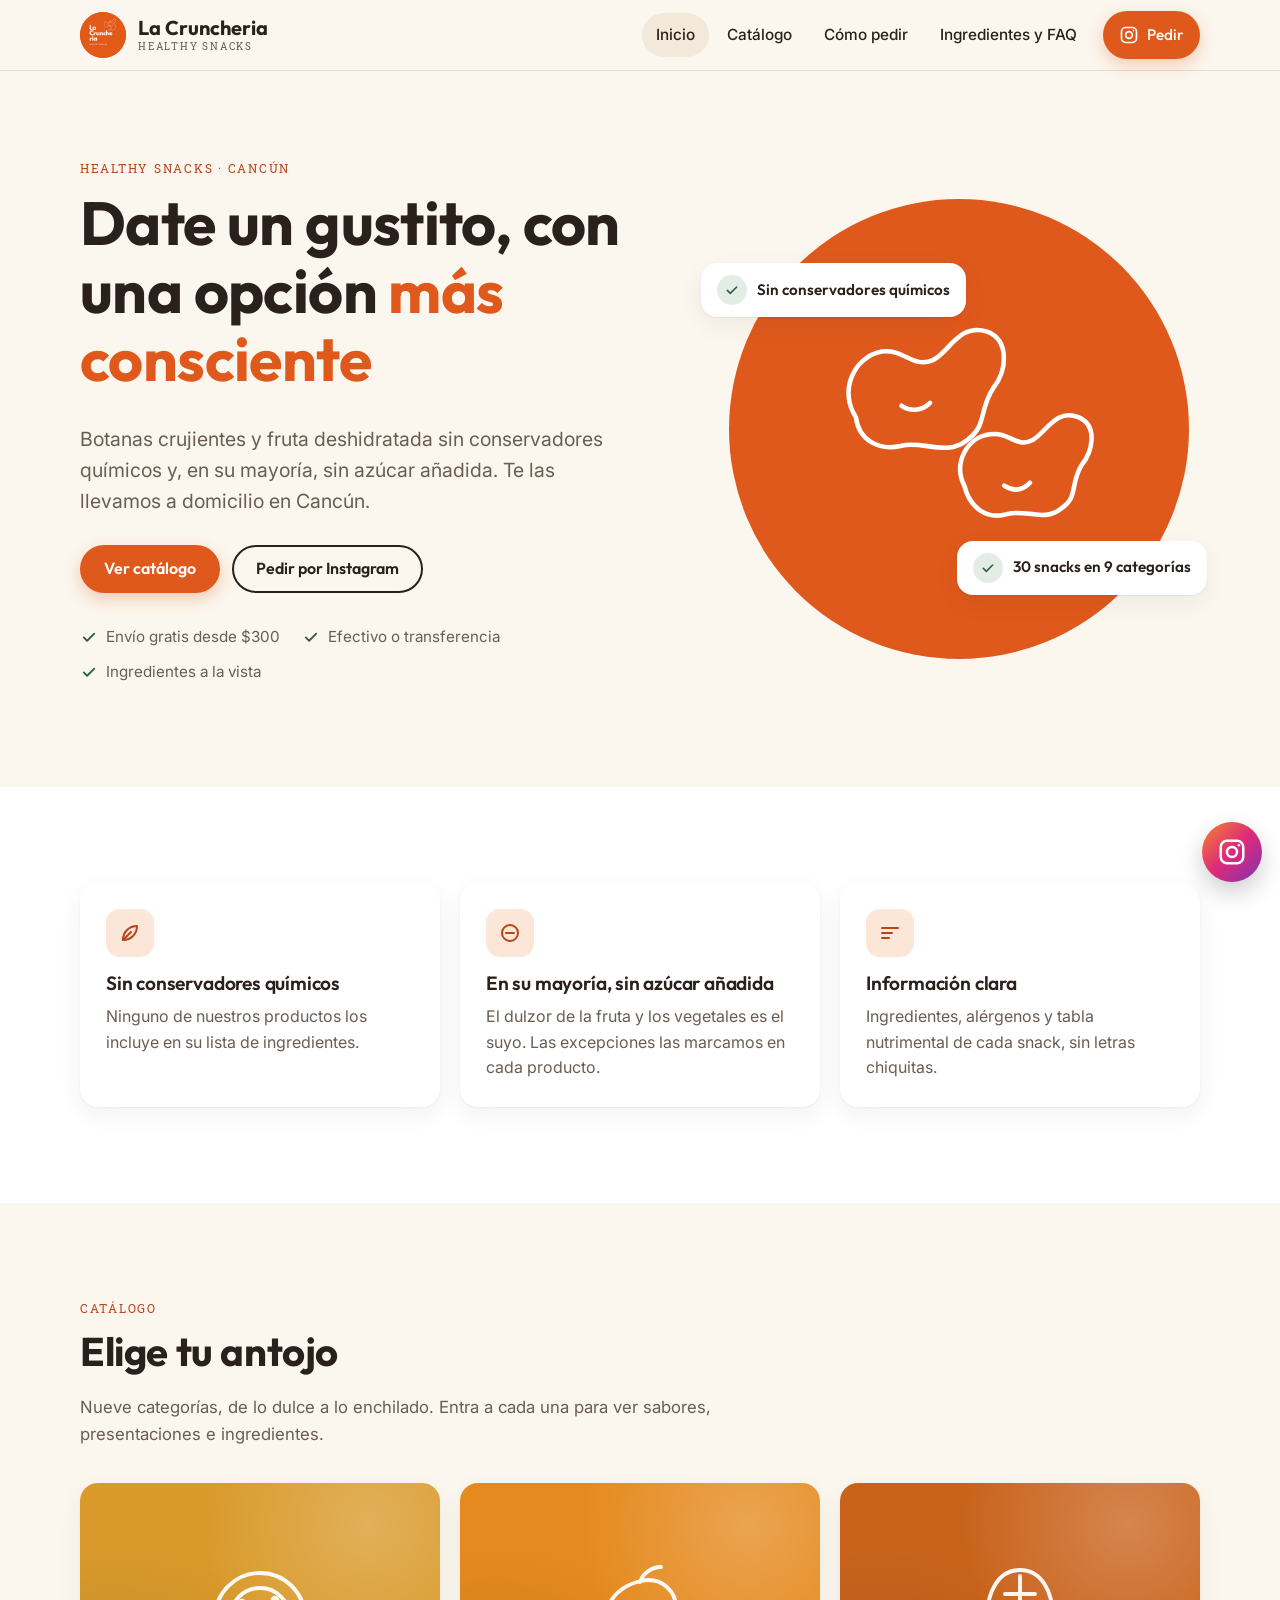
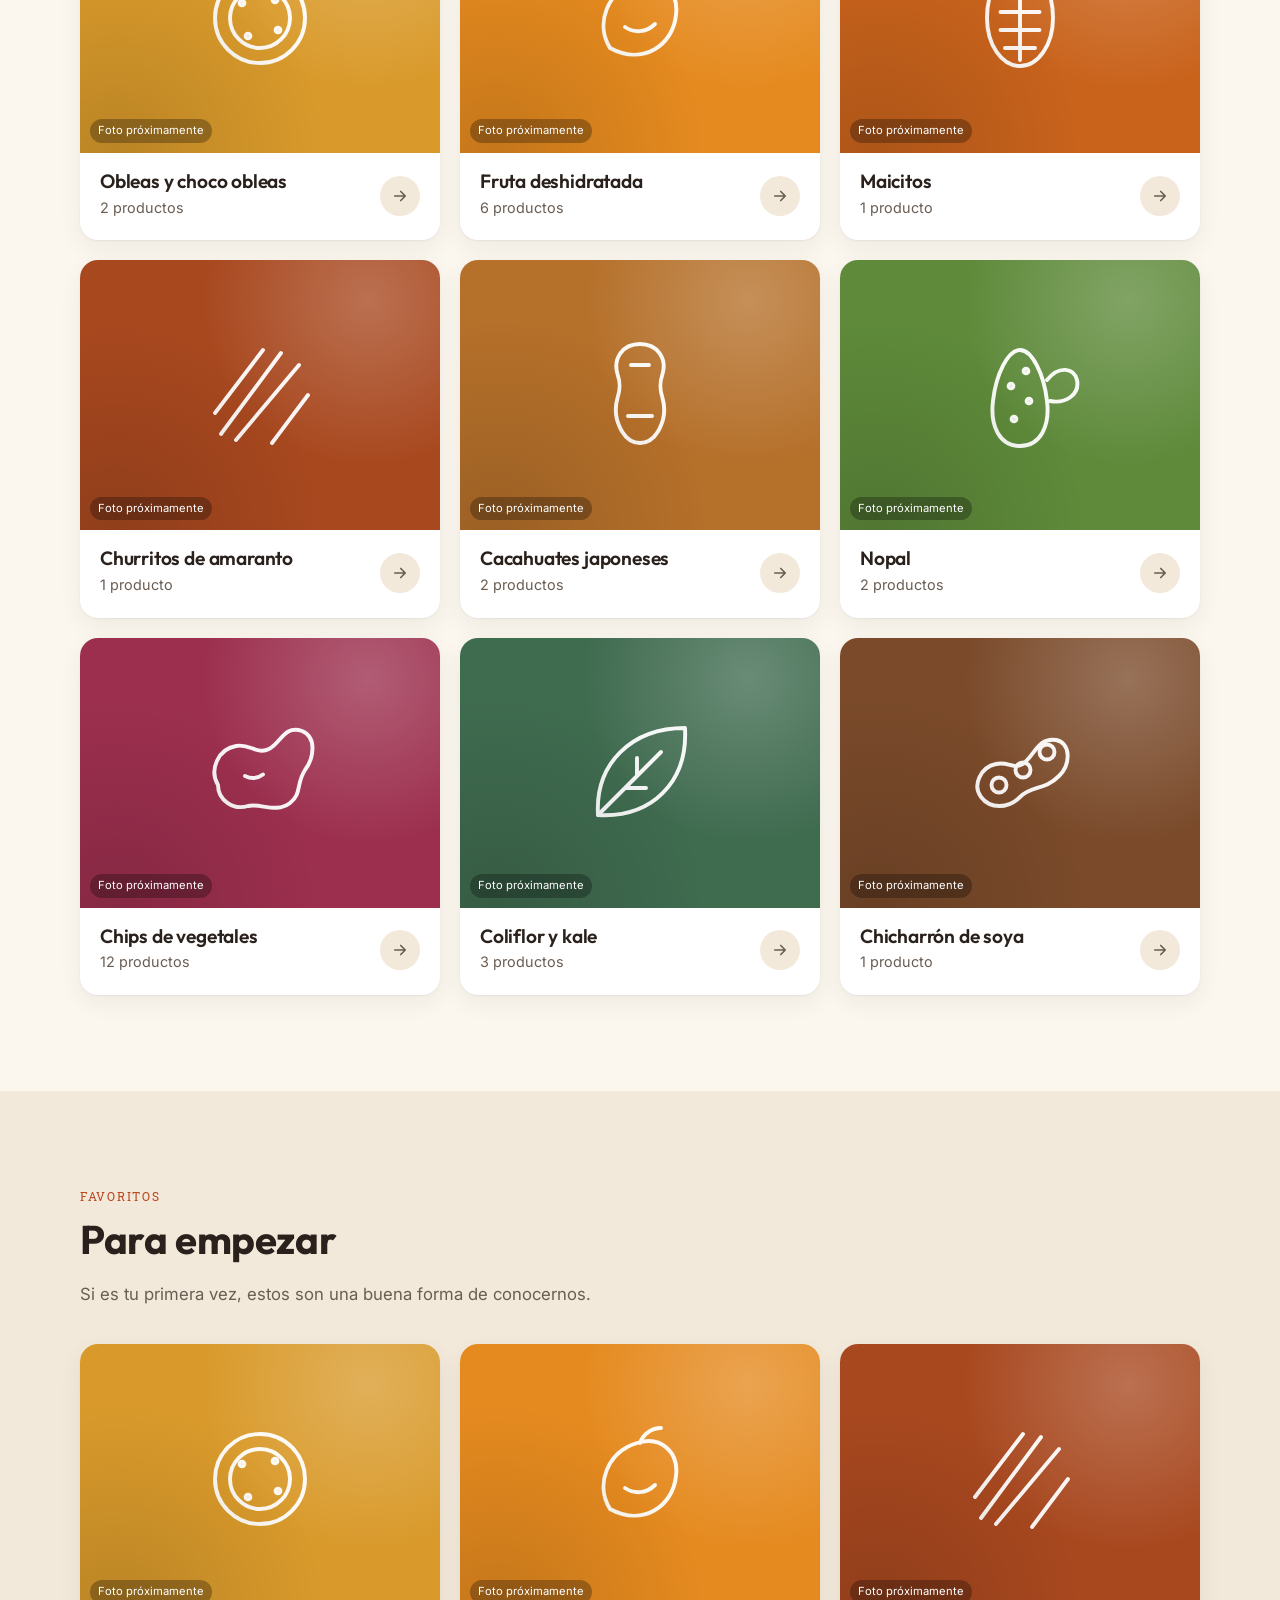
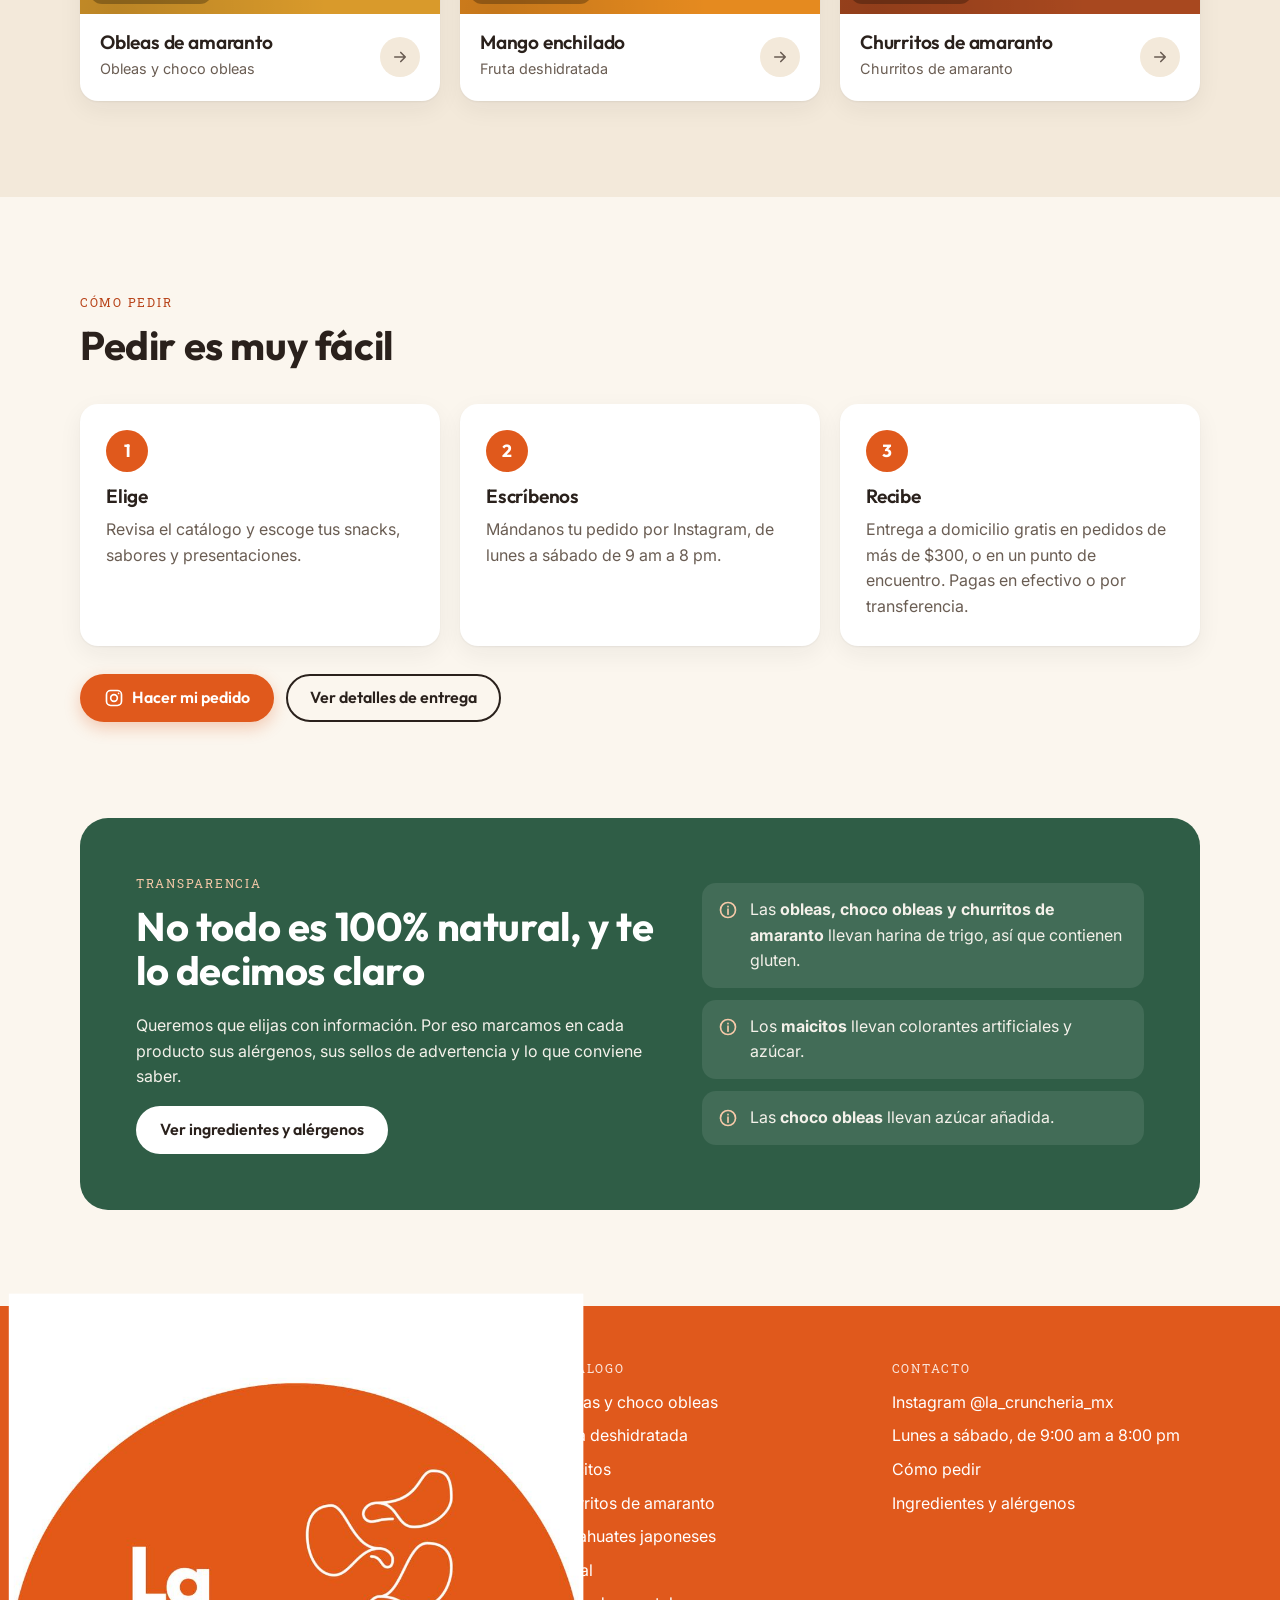
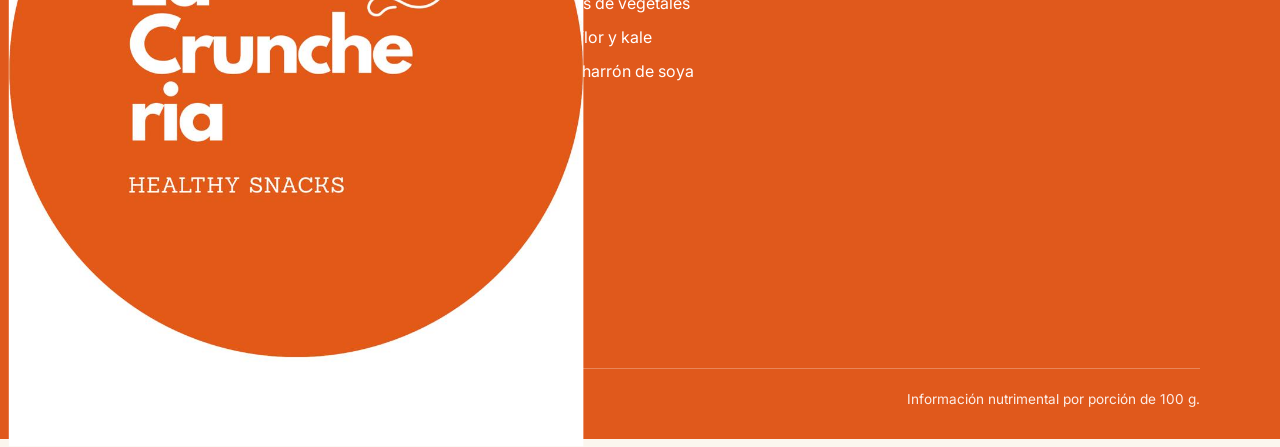
==== commit 7431ff40: "Actualizar usuario de Instagram a la_cruncheria_mx" ====
--- a/index.html
+++ b/index.html
@@ -10,7 +10,7 @@
   <link rel="preconnect" href="https://fonts.googleapis.com">
   <link rel="preconnect" href="https://fonts.gstatic.com" crossorigin>
   <link href="https://fonts.googleapis.com/css2?family=Inter:wght@400;500;600&family=Outfit:wght@500;600;700&family=Roboto+Slab:wght@400&display=swap" rel="stylesheet">
-  <link rel="stylesheet" href="assets/styles.css">
+  <link rel="stylesheet" href="assets/styles.css?v=3">
 </head>
 <body data-pagina="inicio">
   <div id="encabezado"></div>
@@ -129,7 +129,7 @@
   </main>
 
   <div id="pie"></div>
-  <script src="assets/data.js"></script>
-  <script src="assets/app.js"></script>
+  <script src="assets/data.js?v=3"></script>
+  <script src="assets/app.js?v=3"></script>
 </body>
 </html>
